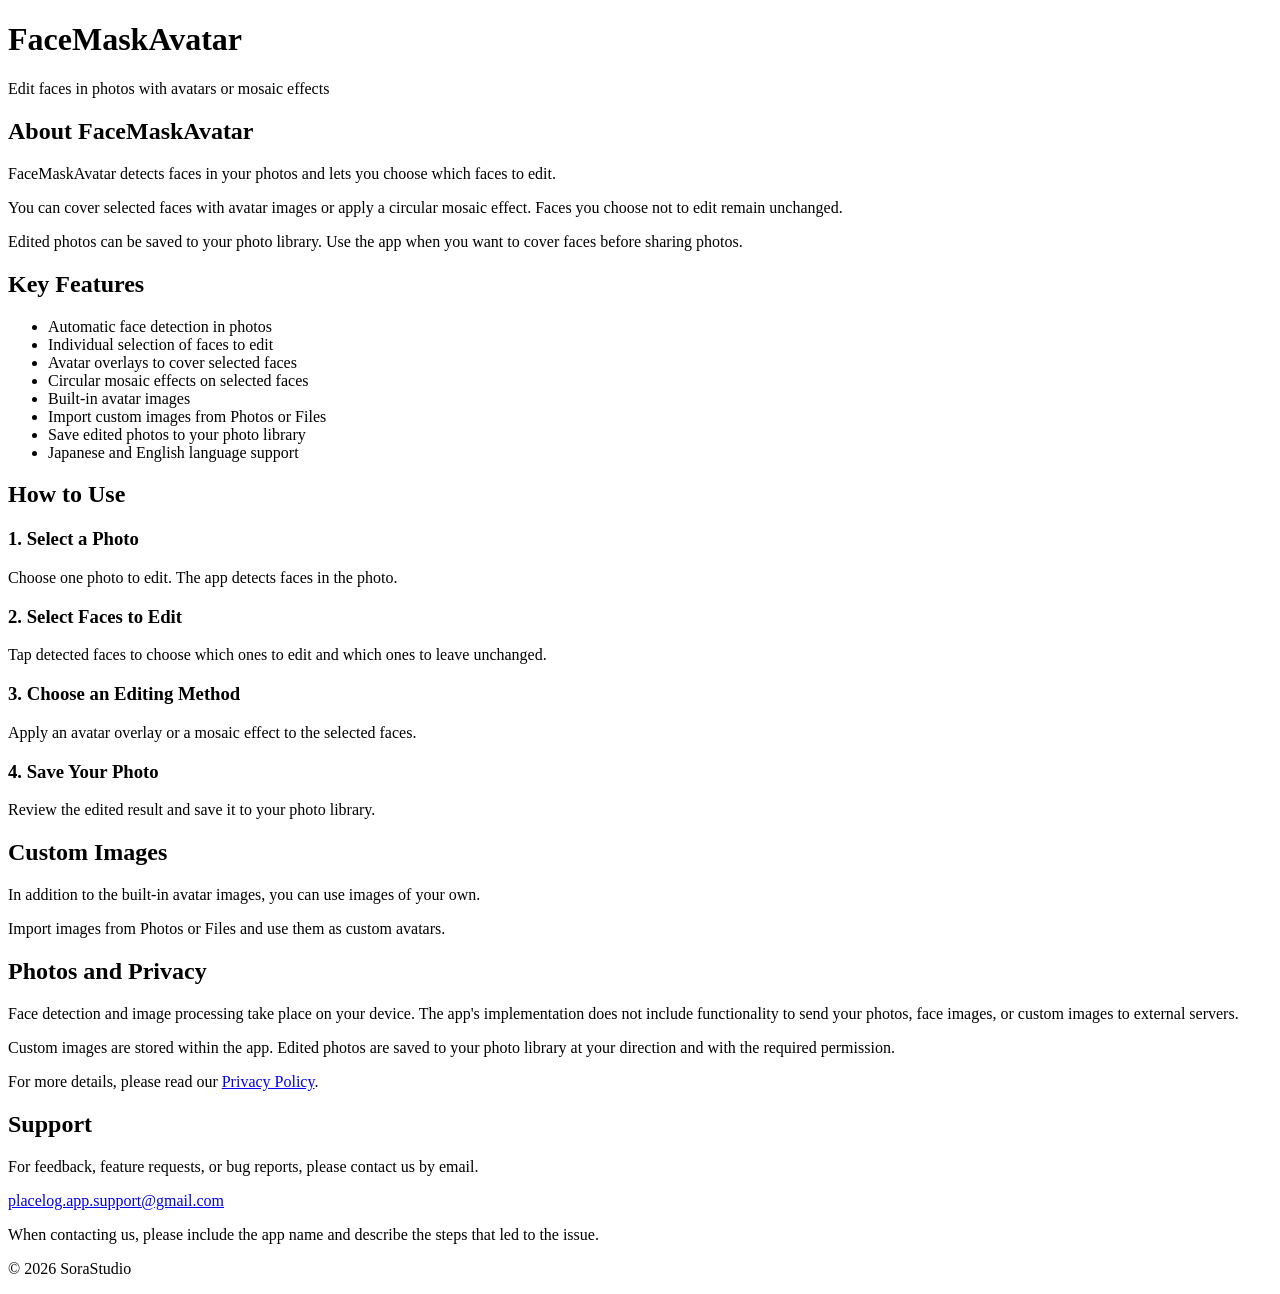
==== index-en.html @ db4d83fc "Create index-en.html for FaceMaskAvatar support Added a new HTML file for FaceMaskAvatar support pag" ====
<!DOCTYPE html>
<html lang="en">
<head>
    <meta charset="UTF-8">
    <meta name="viewport" content="width=device-width, initial-scale=1.0">
    <meta name="description" content="FaceMaskAvatar support. Learn how to detect faces, apply avatar overlays or mosaic effects, and save edited photos.">
    <title>FaceMaskAvatar - Support</title>
    <link rel="stylesheet" href="style.css">
</head>
<body>

<header>
    <div class="container">
        <h1>FaceMaskAvatar</h1>
        <p class="subtitle">
            Edit faces in photos with avatars or mosaic effects
        </p>
    </div>
</header>

<main class="container">

<section>
    <h2>About FaceMaskAvatar</h2>

    <p>
        FaceMaskAvatar detects faces in your photos and lets you
        choose which faces to edit.
    </p>

    <p>
        You can cover selected faces with avatar images or apply
        a circular mosaic effect. Faces you choose not to edit
        remain unchanged.
    </p>

    <p>
        Edited photos can be saved to your photo library.
        Use the app when you want to cover faces before sharing photos.
    </p>
</section>

<section>
    <h2>Key Features</h2>

    <ul>
        <li>Automatic face detection in photos</li>
        <li>Individual selection of faces to edit</li>
        <li>Avatar overlays to cover selected faces</li>
        <li>Circular mosaic effects on selected faces</li>
        <li>Built-in avatar images</li>
        <li>Import custom images from Photos or Files</li>
        <li>Save edited photos to your photo library</li>
        <li>Japanese and English language support</li>
    </ul>
</section>

<section>
    <h2>How to Use</h2>

    <h3>1. Select a Photo</h3>
    <p>
        Choose one photo to edit. The app detects faces in the photo.
    </p>

    <h3>2. Select Faces to Edit</h3>
    <p>
        Tap detected faces to choose which ones to edit
        and which ones to leave unchanged.
    </p>

    <h3>3. Choose an Editing Method</h3>
    <p>
        Apply an avatar overlay or a mosaic effect to the selected faces.
    </p>

    <h3>4. Save Your Photo</h3>
    <p>
        Review the edited result and save it to your photo library.
    </p>
</section>

<section>
    <h2>Custom Images</h2>

    <p>
        In addition to the built-in avatar images, you can use
        images of your own.
    </p>

    <p>
        Import images from Photos or Files and use them
        as custom avatars.
    </p>
</section>

<section>
    <h2>Photos and Privacy</h2>

    <p>
        Face detection and image processing take place on your device.
        The app's implementation does not include functionality
        to send your photos, face images, or custom images
        to external servers.
    </p>

    <p>
        Custom images are stored within the app.
        Edited photos are saved to your photo library
        at your direction and with the required permission.
    </p>

    <p>
        For more details, please read our
        <a href="privacy.html">Privacy Policy</a>.
    </p>
</section>

<section>
    <h2>Support</h2>

    <p>
        For feedback, feature requests, or bug reports,
        please contact us by email.
    </p>

    <p>
        <a href="mailto:placelog.app.support@gmail.com">
            placelog.app.support@gmail.com
        </a>
    </p>

    <p>
        When contacting us, please include the app name
        and describe the steps that led to the issue.
    </p>
</section>

</main>

<footer>
    <div class="container">
        <p>© 2026 SoraStudio</p>
    </div>
</footer>

</body>
</html>
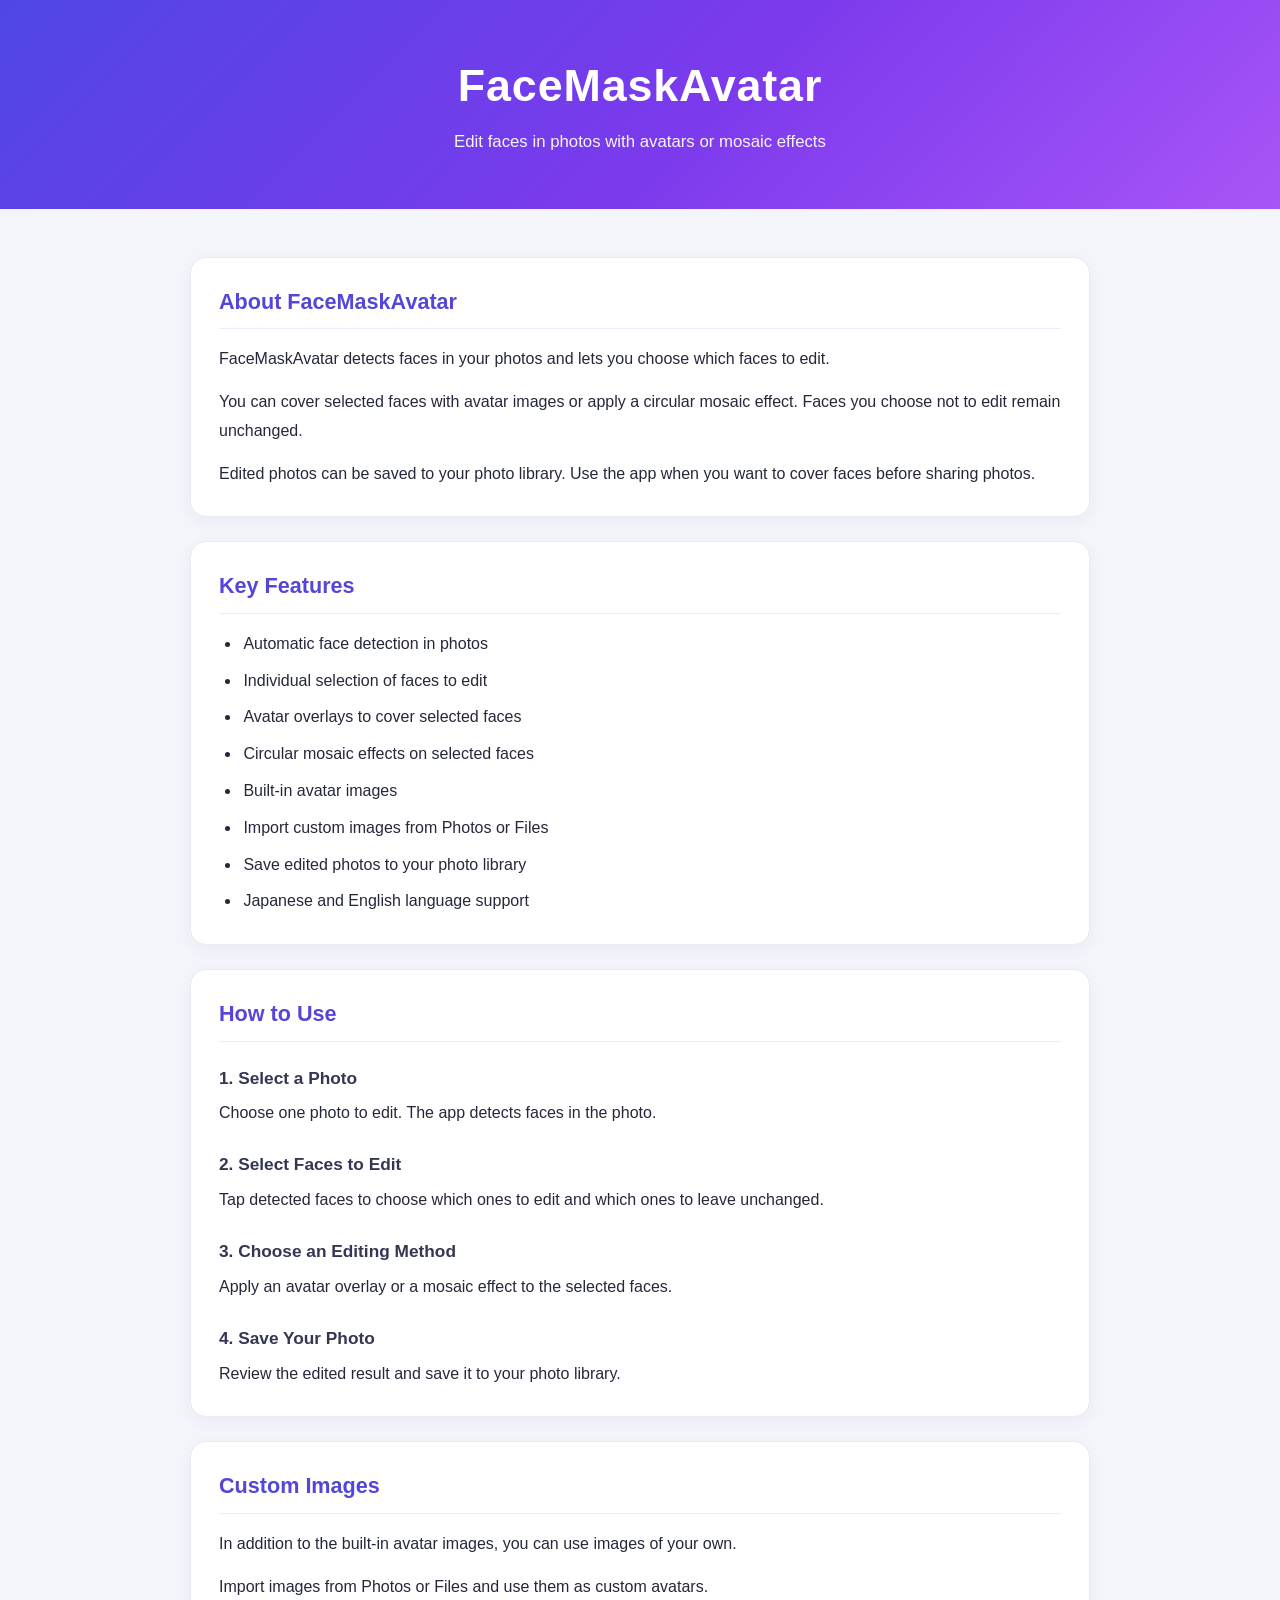
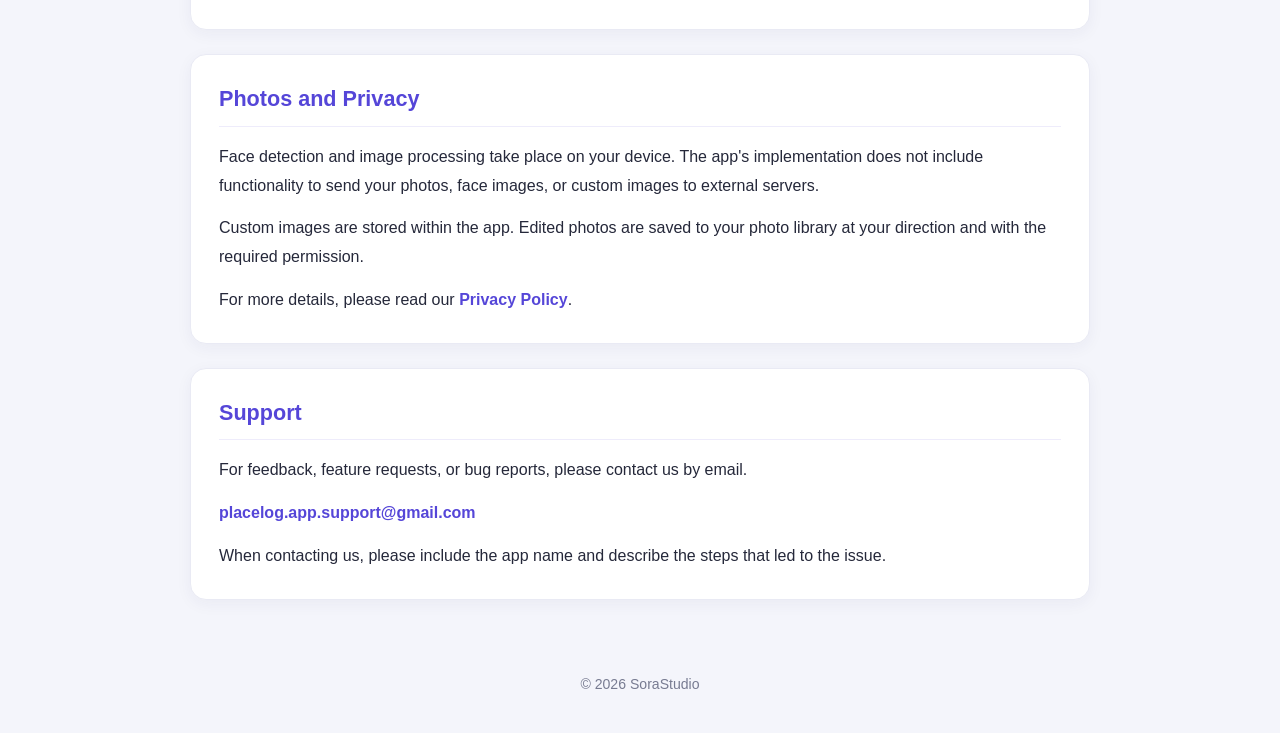
==== commit 1faa33b3: "Update link to Privacy Policy in index-en.html" ====
--- a/index-en.html
+++ b/index-en.html
@@ -113,7 +113,7 @@
 
     <p>
         For more details, please read our
-        <a href="privacy.html">Privacy Policy</a>.
+        <a href="privacy-en.html">Privacy Policy</a>.
     </p>
 </section>
 
--- a/style.css
+++ b/style.css
@@ -0,0 +1,215 @@
+```css
+/* MARK: - Base */
+
+* {
+    box-sizing: border-box;
+}
+
+html {
+    scroll-behavior: smooth;
+}
+
+body {
+    margin: 0;
+    font-family:
+        -apple-system,
+        BlinkMacSystemFont,
+        "Helvetica Neue",
+        Arial,
+        sans-serif;
+    background: #f4f5fb;
+    color: #25283a;
+    line-height: 1.8;
+    -webkit-font-smoothing: antialiased;
+}
+
+/* MARK: - Layout */
+
+.container {
+    width: 100%;
+    max-width: 900px;
+    margin: 0 auto;
+    padding: 24px;
+}
+
+/* MARK: - Header */
+
+header {
+    background: linear-gradient(135deg, #4f46e5 0%, #7c3aed 55%, #a855f7 100%);
+    color: #ffffff;
+    padding: 56px 20px 52px;
+    text-align: center;
+}
+
+header .container {
+    padding-top: 0;
+    padding-bottom: 0;
+}
+
+header h1 {
+    margin: 0;
+    font-size: clamp(2rem, 5vw, 2.8rem);
+    font-weight: 750;
+    line-height: 1.3;
+    letter-spacing: 0.02em;
+}
+
+.subtitle {
+    margin: 14px 0 0;
+    font-size: 1.05rem;
+    line-height: 1.7;
+    opacity: 0.95;
+}
+
+/* MARK: - Sections */
+
+section {
+    background: #ffffff;
+    margin: 24px 0;
+    padding: 28px;
+    border: 1px solid #e9eaf4;
+    border-radius: 16px;
+    box-shadow: 0 4px 16px rgba(38, 35, 90, 0.05);
+}
+
+section h2 {
+    color: #5546d8;
+    font-size: 1.35rem;
+    line-height: 1.5;
+    margin: 0 0 16px;
+    padding-bottom: 10px;
+    border-bottom: 1px solid #eeecfb;
+}
+
+section h3 {
+    color: #343653;
+    font-size: 1.08rem;
+    line-height: 1.5;
+    margin: 24px 0 8px;
+}
+
+section p {
+    margin: 0 0 14px;
+}
+
+section p:last-child {
+    margin-bottom: 0;
+}
+
+/* MARK: - Lists */
+
+ul {
+    padding-left: 1.4rem;
+    margin: 12px 0 0;
+}
+
+li {
+    margin-bottom: 8px;
+    padding-left: 2px;
+}
+
+li:last-child {
+    margin-bottom: 0;
+}
+
+/* MARK: - Links */
+
+a {
+    color: #5546d8;
+    text-decoration: none;
+    font-weight: 600;
+    overflow-wrap: anywhere;
+    transition: color 0.2s ease;
+}
+
+a:hover {
+    color: #7c3aed;
+    text-decoration: underline;
+}
+
+a:focus-visible {
+    outline: 2px solid #7c3aed;
+    outline-offset: 4px;
+    border-radius: 3px;
+}
+
+/* MARK: - Small Text */
+
+small {
+    color: #70738a;
+    font-size: 0.88rem;
+}
+
+/* MARK: - Footer */
+
+footer {
+    text-align: center;
+    color: #777b91;
+    padding: 24px 20px 36px;
+    font-size: 0.88rem;
+}
+
+footer .container {
+    padding-top: 0;
+    padding-bottom: 0;
+}
+
+footer p {
+    margin: 0;
+}
+
+/* MARK: - Mobile */
+
+@media (max-width: 600px) {
+    .container {
+        padding: 16px;
+    }
+
+    header {
+        padding: 40px 16px 36px;
+    }
+
+    header h1 {
+        font-size: 2rem;
+    }
+
+    .subtitle {
+        font-size: 0.98rem;
+    }
+
+    section {
+        margin: 18px 0;
+        padding: 20px;
+        border-radius: 14px;
+    }
+
+    section h2 {
+        font-size: 1.2rem;
+    }
+
+    section h3 {
+        font-size: 1.02rem;
+    }
+
+    body {
+        font-size: 0.96rem;
+    }
+
+    footer {
+        padding-top: 18px;
+        padding-bottom: 28px;
+    }
+}
+
+/* MARK: - Reduced Motion */
+
+@media (prefers-reduced-motion: reduce) {
+    html {
+        scroll-behavior: auto;
+    }
+
+    a {
+        transition: none;
+    }
+}
+```
